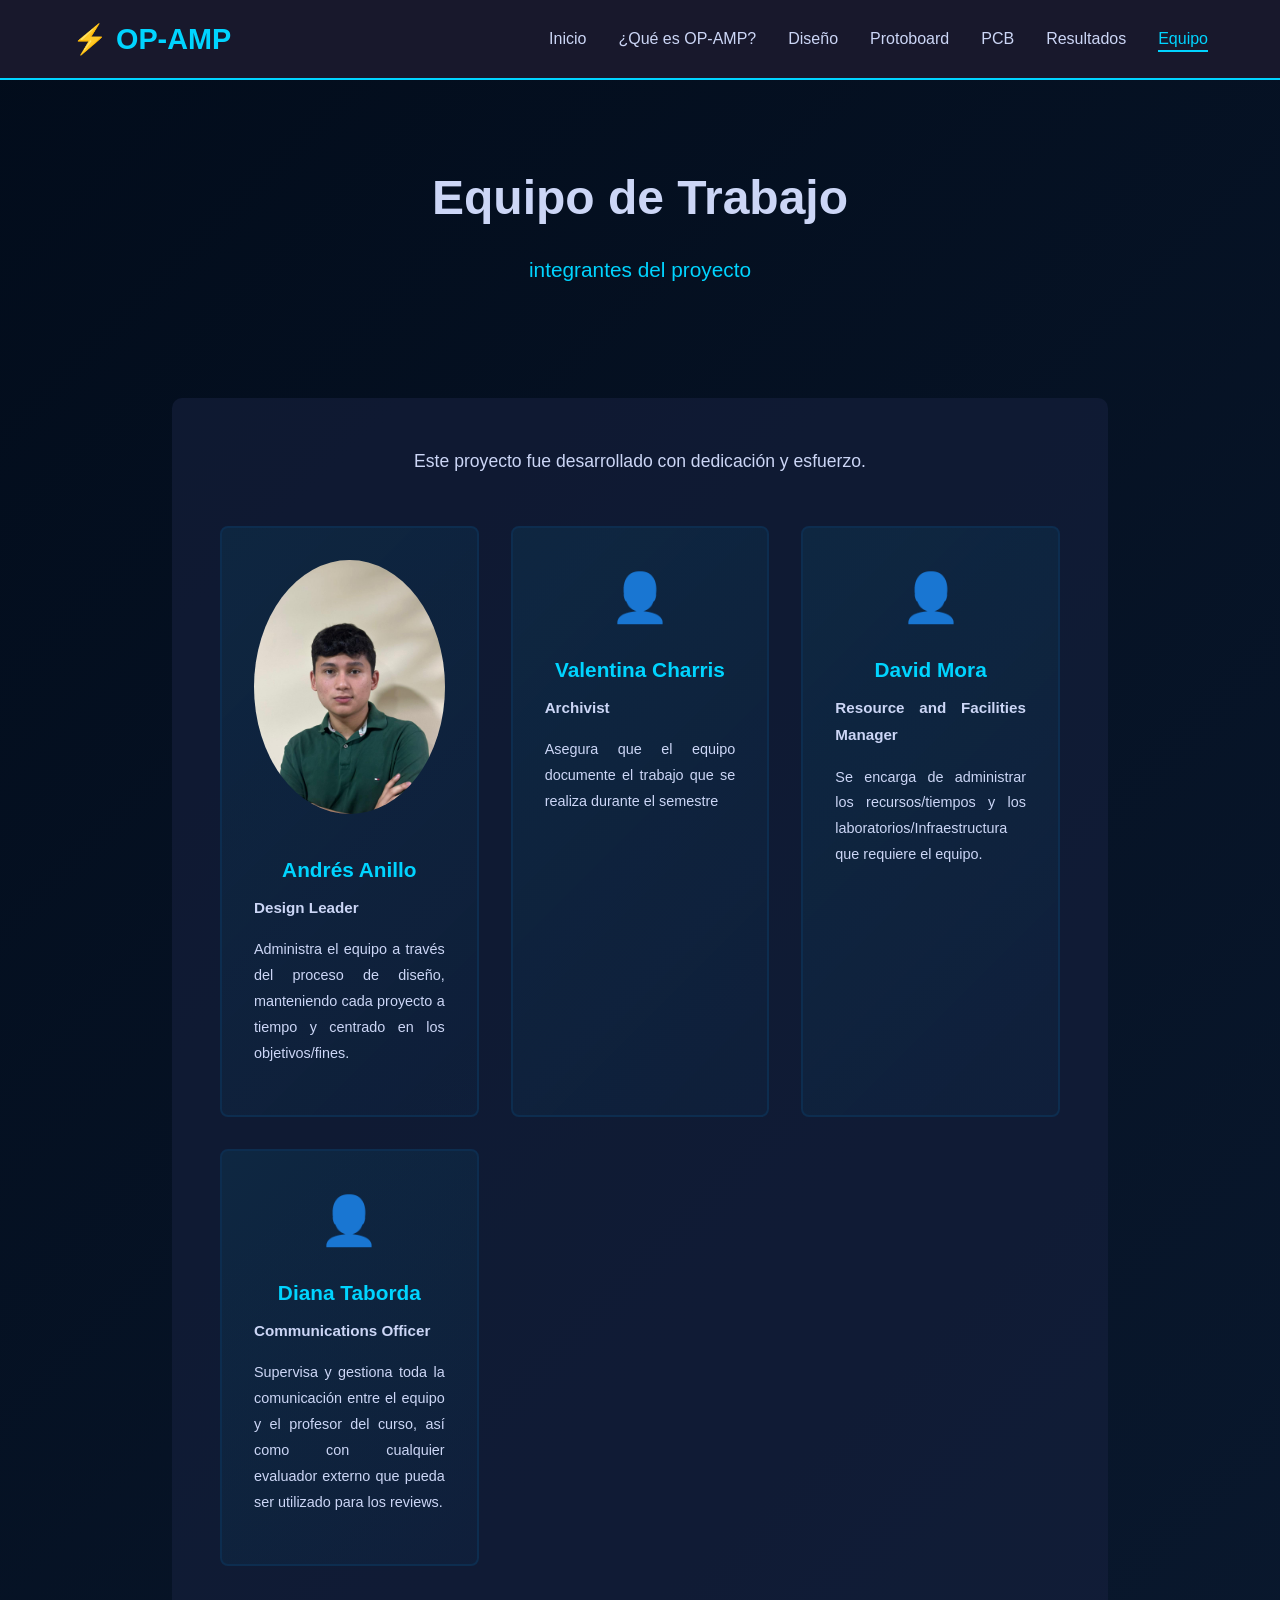
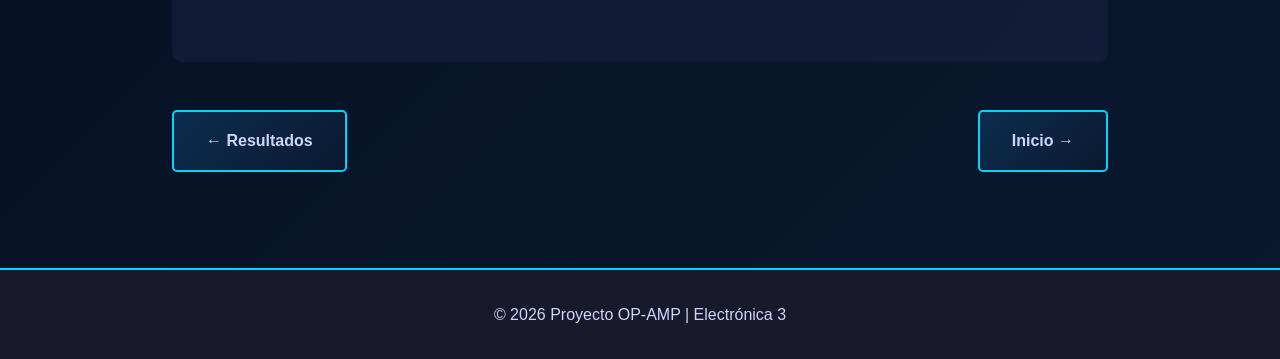
==== equipo.html @ cca3a787 "Update equipo.html" ====
<!DOCTYPE html>
<!--
  ╔══════════════════════════════════════════════════════════╗
  ║  ARCHIVO: equipo.html  →  Página "Equipo de Trabajo"    ║
  ╚══════════════════════════════════════════════════════════╝

  CÓMO EDITAR LOS INTEGRANTES:
  ─────────────────────────────────────────────────────────
  Cada <div class="team-card"> es una tarjeta de integrante.
  Cambia:
  • team-icon  → el emoji (👩‍💻 👨‍🔬 👩‍🎓 👨‍💼 etc.)
  • <h3>       → nombre del integrante
  • team-role  → su rol en el proyecto
  • team-description → descripción de sus contribuciones

  Para agregar un integrante: copia un team-card completo y pégalo.
  Para quitar uno: borra el team-card completo.
-->
<html lang="es">
<head>
  <meta charset="UTF-8">
  <meta name="viewport" content="width=device-width, initial-scale=1.0">
  <title>Equipo - Proyecto OP-AMP</title>
  <link rel="stylesheet" href="styles.css">
  <link rel="stylesheet" href="pages.css">
</head>
<body>

  <nav class="navbar">
    <div class="nav-container">
      <div class="nav-logo">⚡ OP-AMP</div>
      <ul class="nav-menu">
        <li><a href="index.html"        class="nav-link">Inicio</a></li>
        <li><a href="opamp.html"        class="nav-link">¿Qué es OP-AMP?</a></li>
        <li><a href="diseño.html"       class="nav-link">Diseño</a></li>
       
        <li><a href="protoboard.html"   class="nav-link">Protoboard</a></li>
        <li><a href="pcb.html"          class="nav-link">PCB</a></li>
        <li><a href="resultados.html"   class="nav-link">Resultados</a></li>
        <!-- active → página actual -->
        <li><a href="equipo.html"       class="nav-link active">Equipo</a></li>
      </ul>
    </div>
  </nav>

  <main class="page-container">

    <div class="page-header">
      <!-- ★ EDITAR: título y subtítulo -->
      <h1>Equipo de Trabajo</h1>
      <p class="page-subtitle">integrantes del proyecto</p>
    </div>

    <div class="page-content">
      <section>

        <!-- ★ EDITAR: texto introductorio del equipo -->
        <p style="text-align: center; font-size: 1.1rem; margin-bottom: 3rem;">
          Este proyecto fue desarrollado con dedicación y esfuerzo.
        </p>

        <!-- team-grid → grilla de tarjetas de integrantes -->
    <div class="team-grid">

          <!-- ══ INTEGRANTE 1 ══ -->
          <!-- ★ EDITAR toda la información de cada tarjeta -->
          <div class="team-card">
            <!-- team-icon → emoji que representa al integrante -->
            <!-- ★ EDITAR: cambia el emoji (👩‍💻 👨‍🔬 👩‍🎓 👨‍💼 🧑‍🔧 etc.) -->
            <div class="team-icon">
             <img src="images/andres.jpg" alt="Andrés Anillo" style="width: 100%; height: 100%; border-radius: 50%; object-fit: cover;">
            </div>

            <!-- ★ EDITAR: nombre completo del integrante -->
            <h3>Andrés Anillo</h3>

            <!-- ★ EDITAR: rol o cargo en el proyecto -->
            <p class="team-role">Design Leader</p>

            <!-- ★ EDITAR: descripción de sus contribuciones -->
            <p class="team-description">Administra el equipo a través del proceso de diseño,
manteniendo cada proyecto a tiempo y centrado en los objetivos/fines.</p>
          </div>

          <!-- ══ INTEGRANTE 2 ══ -->
          <div class="team-card">
            <div class="team-icon">👤</div>
            <h3>Valentina Charris</h3>
            <p class="team-role">Archivist</p>
            <p class="team-description">Asegura que el equipo documente el trabajo que se realiza
durante el semestre</p>
          </div>

          <!-- ══ INTEGRANTE 3 ══ -->
          <div class="team-card">
            <div class="team-icon">👤</div>
            <h3>David Mora</h3>
            <p class="team-role">Resource and Facilities Manager</p>
            <p class="team-description">Se encarga de administrar los recursos/tiempos y los laboratorios/Infraestructura que
requiere el equipo.</p>
          </div>

          <!-- ══ INTEGRANTE 4 ══ -->
          <div class="team-card">
            <div class="team-icon">👤</div>
            <h3>Diana Taborda</h3>
            <p class="team-role">Communications Officer</p>
            <p class="team-description">Supervisa y gestiona toda la comunicación entre el equipo y el profesor del curso, así
como con cualquier evaluador externo que pueda ser utilizado para los reviews.</p>
          </div>

          <!-- Para agregar más integrantes, copia el bloque de arriba aquí ↑ -->

        </div>
        <!-- FIN team-grid -->

      </section>
    </div>

    <div class="page-nav">
      <a href="resultados.html" class="nav-btn">← Resultados</a>
      <a href="index.html"      class="nav-btn next">Inicio →</a>
    </div>

  </main>

  <footer class="footer">
    <div class="container">
      <p>&copy; 2026 Proyecto OP-AMP | Electrónica 3</p>
    </div>
  </footer>

  <script src="script.js"></script>
</body>
</html>
---- styles.css ----
/*
╔══════════════════════════════════════════════════════════════╗
║  ARCHIVO: styles.css  →  ESTILOS PRINCIPALES                ║
║  Controla colores, tamaños, fuentes y diseño de TODAS       ║
║  las páginas. Es el archivo más importante para cambiar      ║
║  la apariencia del sitio.                                   ║
╚══════════════════════════════════════════════════════════════╝

¿CÓMO FUNCIONA EL CSS?
────────────────────────────────────────────────────────────────
  .nombre-clase { propiedad: valor; }
  
  Ejemplo:
  .navbar { background: blue; }  →  pone fondo azul a la barra

¿CÓMO EDITAR COLORES?
────────────────────────────────────────────────────────────────
  Los colores se escriben así:
  • Por nombre:  red, blue, white, black, green
  • En HEX:      #FF0000 (rojo), #00FF00 (verde), #0000FF (azul)
  • En RGB:      rgb(255, 0, 0)
  
  La sección más importante está abajo: las VARIABLES DE COLOR
  (están dentro de :root { ... })
  Cambia solo esos valores para cambiar toda la paleta del sitio.
*/

/* ─────────────────────────────────────────────────────────────
   RESET: borra los márgenes y rellenos por defecto del navegador
   No necesitas tocar esto
   ───────────────────────────────────────────────────────────── */
* {
    margin: 0;
    padding: 0;
    box-sizing: border-box;  /* hace que los tamaños sean más predecibles */
}


/* ─────────────────────────────────────────────────────────────
   ★★★ VARIABLES DE COLOR (aquí cambias toda la paleta) ★★★
   
   :root es como un diccionario de colores.
   Define el color una vez y lo usa en todo el sitio.
   
   ¿CÓMO CAMBIAR LOS COLORES?
   Solo cambia el valor (el código hexadecimal) de cada variable.
   Por ejemplo: --highlight: #00d4ff;  →  --highlight: #ff6600;
   Y automáticamente cambia en toda la página.
   ───────────────────────────────────────────────────────────── */
:root {
    --primary:    #020c1b;  /* ★ Color de fondo más oscuro (esquina superior izq) */
    --secondary:  #0a192f;  /* ★ Color de fondo secundario (esquina inferior der) */
    --accent:     #0d2d4f;  /* ★ Color de fondo de tarjetas y cajas */
    --highlight:  #00d4ff;  /* ★ Color principal de acento (cyan/azul brillante).
                                  Úsalo para cambiar el color de botones, bordes,
                                  títulos de tarjetas, subrayados activos, etc. */
    --light:      #f0f8ff;  /* Color claro (poco usado actualmente) */
    --text-dark:  #0a192f;  /* Color de texto en fondos claros */
    --text-light: #ccd6f6;  /* ★ Color del texto principal (sobre fondo oscuro) */
    --border:     #1e3a5f;  /* Color de bordes sutiles */
}


/* ─────────────────────────────────────────────────────────────
   SCROLL SUAVE: al hacer clic en un enlace, la página
   se desplaza suavemente en vez de saltar
   ───────────────────────────────────────────────────────────── */
html {
    scroll-behavior: smooth;
}


/* ─────────────────────────────────────────────────────────────
   CUERPO DE LA PÁGINA (fondo general)
   ───────────────────────────────────────────────────────────── */
body {
    /* ★ EDITAR: fuente del texto. Puedes cambiar 'Segoe UI' por otra fuente */
    font-family: 'Segoe UI', Tahoma, Geneva, Verdana, sans-serif;

    /* Fondo degradado diagonal de --primary a --secondary */
    /* ★ EDITAR: cambia 135deg para cambiar la dirección del degradado */
    background: linear-gradient(135deg, var(--primary) 0%, var(--secondary) 100%);

    color: var(--text-light);  /* color del texto general */
    line-height: 1.6;          /* espaciado entre líneas (1.6 = cómodo para leer) */
    min-height: 100vh;         /* la página ocupa al menos toda la pantalla */
}


/* ═══════════════════════════════════════════════════════════
   BARRA DE NAVEGACIÓN (menú superior)
   ═══════════════════════════════════════════════════════════ */

.navbar {
    /* ★ EDITAR: color de fondo de la barra (rgba = color con transparencia) */
    /* rgba(26, 26, 46, 0.95)  →  el 0.95 es 95% opaco */
    background: rgba(26, 26, 46, 0.95);
    
    backdrop-filter: blur(10px); /* efecto vidrio esmerilado (borroso) */
    padding: 1rem 0;             /* espaciado arriba y abajo */
    position: sticky;            /* se queda fija arriba al hacer scroll */
    top: 0;                      /* pegada al tope de la pantalla */
    z-index: 1000;               /* encima de todo lo demás */

    /* ★ EDITAR: cambia --highlight por otro color si quieres otra línea inferior */
    border-bottom: 2px solid var(--highlight);
}

.nav-container {
    max-width: 1200px;    /* ancho máximo del contenido */
    margin: 0 auto;       /* centrado horizontalmente */
    padding: 0 2rem;      /* espacio a los lados */
    display: flex;        /* los elementos van en fila */
    justify-content: space-between;  /* logo a la izq, menú a la der */
    align-items: center;  /* centrados verticalmente */
}

.nav-logo {
    /* ★ EDITAR: tamaño y color del logo/nombre a la izquierda */
    font-size: 1.8rem;
    font-weight: 700;     /* negrita */
    color: var(--highlight);
}

.nav-menu {
    display: flex;        /* los ítems del menú van en fila */
    list-style: none;     /* quita los puntos de lista */
    gap: 2rem;            /* espacio entre cada ítem */
    flex-wrap: wrap;      /* si no caben, pasan a la siguiente línea */
}

.nav-link {
    color: var(--text-light);
    text-decoration: none;  /* quita el subrayado de los enlaces */
    font-weight: 500;
    position: relative;     /* necesario para el subrayado animado */
    transition: color 0.3s ease;  /* el color cambia suavemente al pasar el mouse */
}

/* Línea subrayada animada debajo de cada enlace */
.nav-link::after {
    content: '';          /* elemento vacío (es solo visual) */
    position: absolute;
    bottom: -5px;
    left: 0;
    width: 0;             /* empieza con ancho 0 (invisible) */
    height: 2px;
    background: var(--highlight);
    transition: width 0.3s ease;  /* se anima el ancho */
}

/* Al pasar el mouse O si es el enlace activo → la línea aparece completa */
.nav-link:hover::after,
.nav-link.active::after {
    width: 100%;  /* la línea se expande al 100% */
}

/* Color del enlace al pasar el mouse o si está activo */
.nav-link:hover,
.nav-link.active {
    color: var(--highlight);
}

/* Botón ☰ hamburguesa (solo visible en celular) */
.hamburger {
    display: none;         /* oculto en pantallas grandes */
    flex-direction: column;
    cursor: pointer;
}

.hamburger span {
    width: 25px;
    height: 3px;
    background: var(--highlight);
    margin: 5px 0;
    transition: 0.3s;
}


/* ═══════════════════════════════════════════════════════════
   SECCIÓN HERO (portada grande con título e imagen)
   ═══════════════════════════════════════════════════════════ */

.hero {
    max-width: 1200px;
    margin: 0 auto;
    /* ★ EDITAR: padding = espacio interno (arriba/abajo  izq/der) */
    padding: 4rem 2rem;
    display: grid;
    grid-template-columns: 1fr 1fr;  /* dos columnas iguales */
    gap: 3rem;              /* espacio entre las dos columnas */
    align-items: center;    /* centradas verticalmente */
}

.hero-content h1 {
    /* ★ EDITAR: tamaño del título principal */
    font-size: 3.5rem;
    color: var(--text-light);
    margin-bottom: 1rem;
    line-height: 1.2;  /* separación entre líneas del título */
}

.hero-subtitle {
    /* ★ EDITAR: tamaño y color del subtítulo */
    font-size: 1.3rem;
    color: var(--highlight);
    margin-bottom: 2rem;
}

.hero-buttons {
    display: flex;
    gap: 1rem;
    flex-wrap: wrap;
}


/* ─────────────────────────────────────────────────────────────
   BOTONES (btn = botón base, btn-primary = sólido, btn-outline = borde)
   ───────────────────────────────────────────────────────────── */
.btn {
    padding: 0.8rem 2rem;   /* ★ EDITAR: tamaño del botón (alto izq/der) */
    border-radius: 5px;      /* esquinas redondeadas */
    text-decoration: none;   /* quita subrayado */
    font-weight: 600;
    transition: all 0.3s ease;
    display: inline-block;
    border: none;
    cursor: pointer;
}

/* Botón sólido (fondo cyan) */
.btn-primary {
    background: var(--highlight);  /* ★ fondo del botón principal */
    color: white;                  /* ★ texto del botón principal */
}

.btn-primary:hover {
    transform: translateY(-3px);   /* se mueve 3px hacia arriba al pasar el mouse */
    box-shadow: 0 10px 25px rgba(0, 212, 255, 0.35);  /* sombra cyan */
}

/* Botón con borde (sin fondo) */
.btn-outline {
    border: 2px solid var(--highlight);
    color: var(--highlight);
    background: transparent;
}

.btn-outline:hover {
    background: var(--highlight);  /* al pasar el mouse se rellena */
    color: white;
}


/* Caja placeholder (donde va la imagen en el hero) */
.placeholder-box {
    background: rgba(0, 212, 255, 0.07);  /* fondo muy sutil */
    border: 2px dashed var(--highlight);   /* borde punteado */
    padding: 4rem;
    border-radius: 10px;
    text-align: center;
    color: var(--text-light);
    height: 300px;          /* ★ EDITAR: alto de la caja de imagen */
    display: flex;
    align-items: center;
    justify-content: center;
}


/* ═══════════════════════════════════════════════════════════
   SECCIÓN OVERVIEW (fondo de las tarjetas del menú)
   ═══════════════════════════════════════════════════════════ */

.overview {
    /* Fondo semitransparente (el 0.5 es 50% opaco) */
    background: rgba(22, 33, 62, 0.5);
    padding: 4rem 2rem;  /* ★ EDITAR: espacio interno */
    margin: 3rem 0;      /* espacio exterior arriba y abajo */
}

.container {
    max-width: 1200px;
    margin: 0 auto;
}

.section-title {
    /* ★ EDITAR: tamaño del título de sección */
    font-size: 2.5rem;
    text-align: center;
    margin-bottom: 3rem;
    color: var(--text-light);
}

/* Grilla de tarjetas (se adapta automáticamente al ancho) */
.cards-grid {
    display: grid;
    /* auto-fit = cuantas quepan; minmax(280px, 1fr) = mínimo 280px cada una */
    grid-template-columns: repeat(auto-fit, minmax(280px, 1fr));
    gap: 2rem;  /* ★ EDITAR: espacio entre tarjetas */
}

/* Tarjeta individual */
.card {
    background: linear-gradient(135deg, rgba(15, 52, 96, 0.7), rgba(22, 33, 62, 0.7));
    border: 2px solid var(--accent);
    padding: 2rem;
    border-radius: 8px;          /* esquinas redondeadas */
    transition: all 0.3s ease;   /* animación suave al hover */
    text-decoration: none;
    color: inherit;
    display: flex;
    flex-direction: column;
}

/* Efecto al pasar el mouse sobre una tarjeta */
.card:hover {
    border-color: var(--highlight);
    transform: translateY(-10px);  /* sube 10px */
    box-shadow: 0 15px 35px rgba(0, 212, 255, 0.2);  /* sombra cyan */
}

.card-icon {
    font-size: 2.5rem;  /* ★ EDITAR: tamaño del emoji de la tarjeta */
    margin-bottom: 1rem;
}

.card h3 {
    color: var(--highlight);  /* ★ EDITAR: color del título de tarjeta */
    margin-bottom: 0.5rem;
}

.card p {
    color: var(--text-light);
    flex-grow: 1;  /* ocupa el espacio disponible */
}


/* ═══════════════════════════════════════════════════════════
   SECCIÓN INFO (texto + cajitas de estadísticas)
   ═══════════════════════════════════════════════════════════ */

.info {
    padding: 4rem 2rem;
}

.info-content {
    display: grid;
    grid-template-columns: 2fr 1fr;  /* texto más ancho que estadísticas */
    gap: 3rem;
    align-items: center;
}

.info-text h2 {
    font-size: 2.5rem;
    margin-bottom: 1.5rem;
    color: var(--text-light);
}

.info-text p {
    margin-bottom: 1rem;
    color: var(--text-light);
    text-align: justify;  /* texto justificado (como en un libro) */
}

.info-stats {
    display: flex;
    flex-direction: column;  /* las cajitas van una debajo de la otra */
    gap: 2rem;
}

/* Cajita de estadística (número + etiqueta) */
.stat-box {
    background: linear-gradient(135deg, var(--accent), var(--secondary));
    padding: 2rem;
    border-radius: 8px;
    border-left: 4px solid var(--highlight);  /* barra cyan a la izquierda */
    text-align: center;
}

.stat-number {
    font-size: 2.5rem;  /* ★ EDITAR: tamaño del número grande */
    font-weight: 700;
    color: var(--highlight);
}

.stat-label {
    color: var(--text-light);
    margin-top: 0.5rem;
}


/* ═══════════════════════════════════════════════════════════
   FOOTER (pie de página)
   ═══════════════════════════════════════════════════════════ */

.footer {
    background: rgba(26, 26, 46, 0.95);
    border-top: 2px solid var(--highlight);  /* línea cyan arriba */
    padding: 2rem;
    text-align: center;
    color: var(--text-light);
    margin-top: 4rem;
}

.footer-subtitle {
    font-size: 0.9rem;
    color: var(--highlight);
    margin-top: 0.5rem;
}


/* ═══════════════════════════════════════════════════════════
   RESPONSIVE (cómo se ve en celulares y pantallas pequeñas)
   
   @media (max-width: 768px) significa:
   "aplicar estos estilos SOLO cuando la pantalla tenga 768px o menos"
   ═══════════════════════════════════════════════════════════ */
@media (max-width: 768px) {

    /* El hero pasa de 2 columnas a 1 columna */
    .hero {
        grid-template-columns: 1fr;
        padding: 2rem;
    }

    /* El título se hace más pequeño */
    .hero-content h1 {
        font-size: 2.2rem;  /* ★ EDITAR: tamaño del h1 en celular */
    }

    /* El menú de navegación se reduce */
    .nav-menu {
        gap: 1rem;
        font-size: 0.9rem;
    }

    /* Las tarjetas pasan a una sola columna */
    .cards-grid {
        grid-template-columns: 1fr;
    }

    /* La sección info pasa a una sola columna */
    .info-content {
        grid-template-columns: 1fr;
    }

    /* El botón hamburguesa aparece en celular */
    .hamburger {
        display: flex;
    }

    /* El menú de navegación se oculta (el JS lo muestra al clic) */
    .nav-menu {
        display: none;
    }

    .section-title {
        font-size: 2rem;
    }
}
---- pages.css ----
/*
╔══════════════════════════════════════════════════════════════╗
║  ARCHIVO: pages.css  →  ESTILOS DE PÁGINAS INTERNAS        ║
║  Este archivo aplica a todas las páginas excepto index.html ║
║  (opamp, diseño, simulaciones, protoboard, pcb,             ║
║   resultados, equipo)                                       ║
╚══════════════════════════════════════════════════════════════╝

IMPORTANTE: Este archivo se usa JUNTO con styles.css.
Los colores vienen de las variables definidas en styles.css (:root).
Si quieres cambiar colores, hazlo en styles.css.
*/


/* ─────────────────────────────────────────────────────────────
   CONTENEDOR PRINCIPAL de cada página interna
   Limita el ancho del contenido y lo centra
   ───────────────────────────────────────────────────────────── */
.page-container {
    max-width: 1000px;  /* ★ EDITAR: ancho máximo del contenido de la página */
    margin: 0 auto;     /* centrado horizontal */
    padding: 2rem;      /* espacio alrededor del contenido */
}


/* ─────────────────────────────────────────────────────────────
   ENCABEZADO de cada página (título grande + subtítulo)
   ───────────────────────────────────────────────────────────── */
.page-header {
    text-align: center;
    margin-bottom: 4rem;
    padding: 3rem 0;
}

.page-header h1 {
    /* ★ EDITAR: tamaño del título de cada página interna */
    font-size: 3rem;
    color: var(--text-light);
    margin-bottom: 1rem;
}

/* Subtítulo en cyan debajo del título */
.page-subtitle {
    font-size: 1.3rem;
    color: var(--highlight);
}


/* ─────────────────────────────────────────────────────────────
   CAJA DE CONTENIDO (el recuadro gris azulado con el texto)
   ───────────────────────────────────────────────────────────── */
.page-content {
    /* Fondo semitransparente (0.6 = 60% opaco) */
    background: rgba(22, 33, 62, 0.6);
    border-radius: 10px;   /* esquinas redondeadas */
    padding: 3rem;         /* ★ EDITAR: espacio interno del recuadro */
    margin-bottom: 3rem;
}

.page-content section {
    margin-bottom: 3rem;  /* espacio entre secciones */
}

/* Título de sección H2 (con línea inferior cyan) */
.page-content h2 {
    font-size: 2rem;
    color: var(--text-light);
    margin-bottom: 1.5rem;
    padding-bottom: 1rem;
    border-bottom: 2px solid var(--highlight);  /* ★ línea decorativa abajo */
}

/* Subtítulo H3 (en cyan) */
.page-content h3 {
    font-size: 1.3rem;
    color: var(--highlight);  /* ★ EDITAR: color de los h3 */
    margin: 1.5rem 0 1rem 0;
}

/* Subtítulo H4 */
.page-content h4 {
    font-size: 1.1rem;
    color: var(--text-light);
    margin: 1rem 0 0.5rem 0;
}

/* Párrafos de texto */
.page-content p {
    color: var(--text-light);
    margin-bottom: 1rem;
    line-height: 1.8;     /* espaciado entre líneas */
    text-align: justify;  /* texto justificado */
}


/* ─────────────────────────────────────────────────────────────
   LISTAS con flecha ▸ (en vez de puntos normales)
   ───────────────────────────────────────────────────────────── */
.list-items {
    list-style: none;   /* quita los puntos/números predeterminados */
    margin: 1.5rem 0;
}

.list-items li {
    padding: 0.8rem 0;
    padding-left: 2rem;  /* espacio para la flecha ▸ */
    color: var(--text-light);
    position: relative;
}

/* La flecha ▸ antes de cada ítem de lista */
.list-items li::before {
    content: '▸';        /* ★ EDITAR: cambia el carácter por otro símbolo */
    position: absolute;
    left: 0;
    color: var(--highlight);  /* ★ color de la flecha */
    font-weight: bold;
}


/* ─────────────────────────────────────────────────────────────
   TARJETA DE BLOQUE (block-card)
   Caja con borde izquierdo cyan, para resaltar información
   Aparece en opamp.html y diseño.html
   ───────────────────────────────────────────────────────────── */
.block-card {
    background: linear-gradient(135deg, rgba(0, 212, 255, 0.07), rgba(13, 45, 79, 0.2));
    border-left: 4px solid var(--highlight);  /* ★ barra cyan a la izquierda */
    padding: 1.5rem;
    margin: 2rem 0;
    border-radius: 5px;
}

.block-card h3 {
    margin-top: 0;
}


/* ─────────────────────────────────────────────────────────────
   SECCIÓN RESALTADA (highlight-section)
   Caja de fondo cyan para información muy importante
   ───────────────────────────────────────────────────────────── */
.highlight-section {
    /* Degradado de cyan oscuro a cyan brillante */
    background: linear-gradient(135deg, #0099bb, rgba(0, 212, 255, 0.85));
    padding: 2rem;
    border-radius: 8px;
    margin: 2rem 0;
    color: white;
}

.highlight-section h4 {
    color: white;
    margin-top: 0;
}

.highlight-section p {
    color: rgba(255, 255, 255, 0.95);  /* blanco casi puro */
}


/* ─────────────────────────────────────────────────────────────
   PLACEHOLDER DE IMAGEN (imagen-placeholder)
   Caja punteada que muestra dónde irá una imagen
   ★ CÓMO REEMPLAZARLA CON UNA IMAGEN REAL:
   
   En el HTML, busca el div con class="image-placeholder" y reemplaza
   todo el div por:
   <img src="fotos/tu-imagen.jpg" alt="descripción" style="width:100%; border-radius:8px;">
   ───────────────────────────────────────────────────────────── */
.image-placeholder {
    background: rgba(0, 212, 255, 0.07);
    border: 2px dashed var(--highlight);  /* borde punteado */
    padding: 3rem;
    border-radius: 8px;
    text-align: center;
    color: var(--text-light);
    margin: 2rem 0;
    min-height: 200px;   /* ★ EDITAR: alto mínimo del placeholder */
    display: flex;
    align-items: center;
    justify-content: center;
}


/* ─────────────────────────────────────────────────────────────
   TABLA DE DATOS
   ───────────────────────────────────────────────────────────── */
.table-responsive {
    overflow-x: auto;  /* scroll horizontal en pantallas pequeñas */
    margin: 2rem 0;
}

table {
    width: 100%;
    border-collapse: collapse;
    background: rgba(22, 33, 62, 0.5);
    border-radius: 5px;
    overflow: hidden;
}

/* Encabezado de tabla (fila de títulos) */
th {
    background: var(--highlight);  /* ★ fondo de los encabezados */
    color: white;
    padding: 1rem;
    text-align: left;
    font-weight: 600;
}

/* Celdas de datos */
td {
    padding: 1rem;
    border-bottom: 1px solid var(--accent);
    color: var(--text-light);
}

/* Color de fila al pasar el mouse */
tr:hover {
    background: rgba(0, 212, 255, 0.05);
}


/* ─────────────────────────────────────────────────────────────
   BOTONES DE NAVEGACIÓN ENTRE PÁGINAS (← anterior | siguiente →)
   ───────────────────────────────────────────────────────────── */
.page-nav {
    display: flex;
    justify-content: space-between;  /* uno a la izq, otro a la der */
    gap: 2rem;
    margin-top: 3rem;
}

.nav-btn {
    padding: 1rem 2rem;
    background: linear-gradient(135deg, var(--accent), var(--secondary));
    color: var(--text-light);
    text-decoration: none;
    border-radius: 5px;
    transition: all 0.3s ease;
    border: 2px solid var(--highlight);
    font-weight: 600;
}

.nav-btn:hover {
    background: var(--highlight);   /* fondo cyan al pasar el mouse */
    transform: translateY(-3px);    /* sube levemente */
    box-shadow: 0 10px 25px rgba(0, 212, 255, 0.3);
}

/* Clase extra para empujar el botón "siguiente" a la derecha */
.nav-btn.next {
    margin-left: auto;
}


/* ─────────────────────────────────────────────────────────────
   GRILLA DE IMÁGENES (para mostrar varias fotos en fila)
   Usada en simulaciones.html, protoboard.html, pcb.html, resultados.html
   ───────────────────────────────────────────────────────────── */
.images-grid {
    display: grid;
    /* auto-fit = cuantas quepan; mínimo 300px cada una */
    grid-template-columns: repeat(auto-fit, minmax(300px, 1fr));
    gap: 2rem;
    margin: 2rem 0;
}

/* Caja individual de imagen */
.image-box {
    background: rgba(0, 212, 255, 0.07);
    border: 2px dashed var(--highlight);  /* borde punteado */
    padding: 3rem;
    border-radius: 8px;
    text-align: center;
    color: var(--text-light);
    min-height: 250px;   /* ★ EDITAR: alto mínimo de cada caja de imagen */
    display: flex;
    align-items: center;
    justify-content: center;
    flex-direction: column;
}

/* Texto del título debajo de cada imagen */
.image-box-title {
    color: var(--highlight);
    font-weight: 600;
    margin-top: 1rem;
}


/* ─────────────────────────────────────────────────────────────
   GRILLA DEL EQUIPO (tarjetas de los integrantes)
   Usada en equipo.html
   ───────────────────────────────────────────────────────────── */
.team-grid {
    display: grid;
    grid-template-columns: repeat(auto-fit, minmax(250px, 1fr));
    gap: 2rem;
    margin-top: 2rem;
}

/* Tarjeta de cada integrante */
.team-card {
    background: linear-gradient(135deg, rgba(0, 212, 255, 0.07), rgba(13, 45, 79, 0.2));
    border: 2px solid var(--accent);
    padding: 2rem;
    border-radius: 8px;
    text-align: center;
    transition: all 0.3s ease;
}

/* Efecto al pasar el mouse sobre una tarjeta de equipo */
.team-card:hover {
    border-color: var(--highlight);
    transform: translateY(-10px);  /* sube 10px */
    box-shadow: 0 15px 35px rgba(0, 212, 255, 0.2);
}

/* Emoji/ícono grande del integrante */
.team-icon {
    font-size: 3rem;  /* ★ EDITAR: tamaño del emoji del integrante */
    margin-bottom: 1rem;
}

.team-card h3 {
    color: var(--highlight);  /* nombre en cyan */
    margin: 0 0 0.5rem 0;
}

.team-role {
    color: var(--highlight);
    font-weight: 600;
    font-size: 0.95rem;
}

.team-description {
    color: var(--text-light);
    font-size: 0.9rem;
}


/* ═══════════════════════════════════════════════════════════
   RESPONSIVE para páginas internas (celulares)
   ═══════════════════════════════════════════════════════════ */
@media (max-width: 768px) {

    .page-container {
        padding: 1rem;
    }

    .page-content {
        padding: 1.5rem;  /* menos padding en celular */
    }

    .page-header h1 {
        font-size: 2rem;  /* título más pequeño en celular */
    }

    /* Los botones de nav pasan a una columna */
    .page-nav {
        flex-direction: column;
    }

    .nav-btn {
        width: 100%;
        text-align: center;
    }

    .nav-btn.next {
        margin-left: 0;
    }

    /* Las grillas pasan a una sola columna */
    .images-grid {
        grid-template-columns: 1fr;
    }

    .team-grid {
        grid-template-columns: 1fr;
    }
}
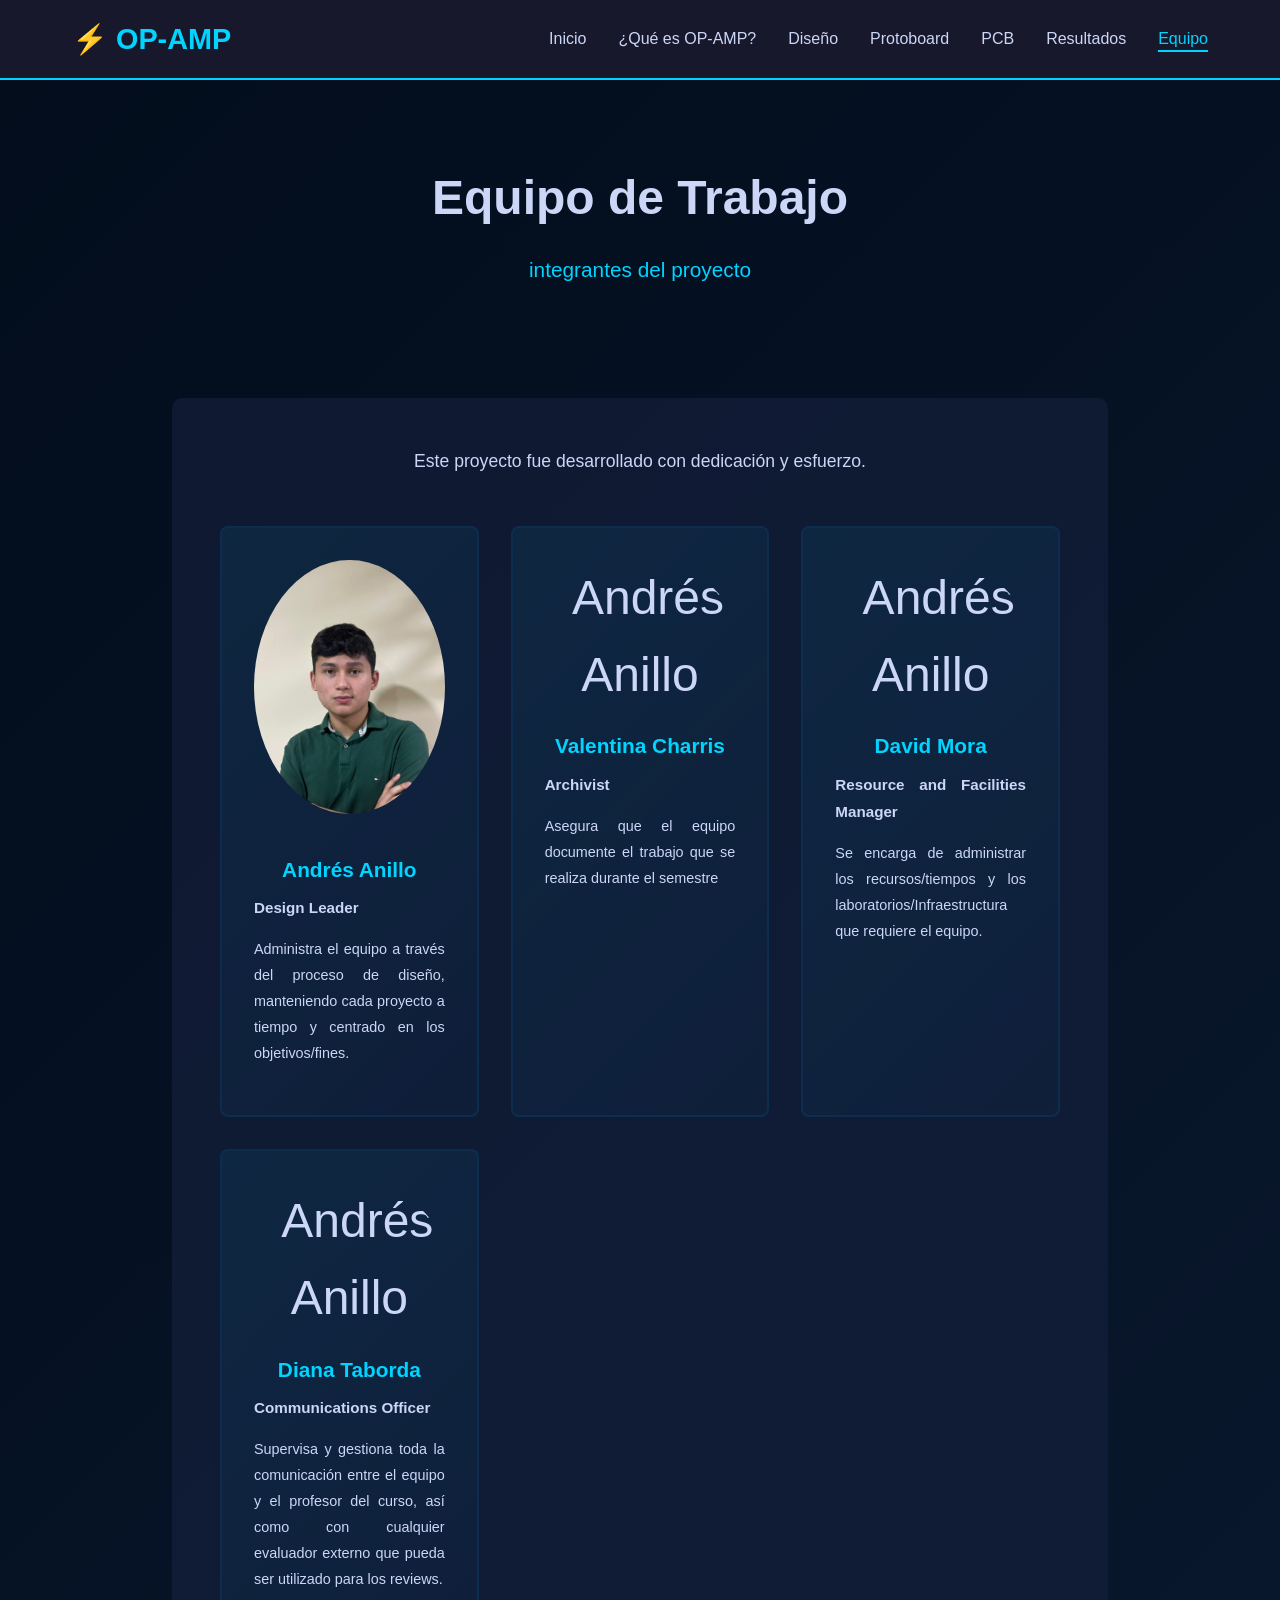
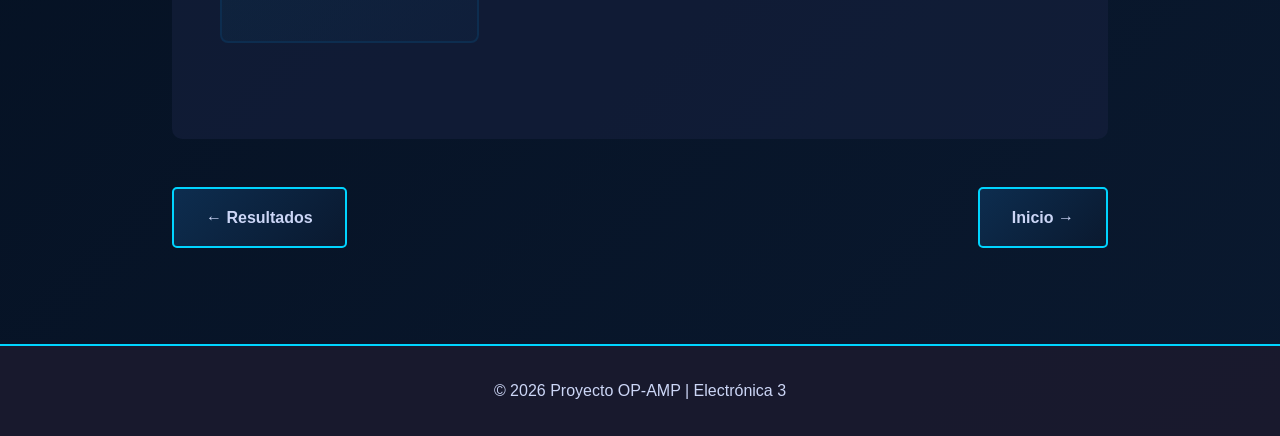
==== commit 4d7d97fa: "Update equipo.html" ====
--- a/equipo.html
+++ b/equipo.html
@@ -67,9 +67,9 @@
           <div class="team-card">
             <!-- team-icon → emoji que representa al integrante -->
             <!-- ★ EDITAR: cambia el emoji (👩‍💻 👨‍🔬 👩‍🎓 👨‍💼 🧑‍🔧 etc.) -->
-            <div class="team-icon">
-             <img src="images/andres.jpg" alt="Andrés Anillo" style="width: 100%; height: 100%; border-radius: 50%; object-fit: cover;">
-            </div>
+          <div class="team-icon">
+           <img src="images/andres.jpg" alt="Andrés Anillo" style="width: 100%; height: 100%; border-radius: 60%; object-fit: cover;">
+          </div>
 
             <!-- ★ EDITAR: nombre completo del integrante -->
             <h3>Andrés Anillo</h3>
@@ -84,7 +84,9 @@
 
           <!-- ══ INTEGRANTE 2 ══ -->
           <div class="team-card">
-            <div class="team-icon">👤</div>
+            <div class="team-icon">
+             <img src="images/val.jpg" alt="Andrés Anillo" style="width: 100%; height: 100%; border-radius: 60%; object-fit: cover;">
+            </div>
             <h3>Valentina Charris</h3>
             <p class="team-role">Archivist</p>
             <p class="team-description">Asegura que el equipo documente el trabajo que se realiza
@@ -93,7 +95,9 @@
 
           <!-- ══ INTEGRANTE 3 ══ -->
           <div class="team-card">
-            <div class="team-icon">👤</div>
+            <div class="team-icon">
+             <img src="images/david.jpg" alt="Andrés Anillo" style="width: 100%; height: 100%; border-radius: 60%; object-fit: cover;">
+            </div>
             <h3>David Mora</h3>
             <p class="team-role">Resource and Facilities Manager</p>
             <p class="team-description">Se encarga de administrar los recursos/tiempos y los laboratorios/Infraestructura que
@@ -102,7 +106,9 @@
 
           <!-- ══ INTEGRANTE 4 ══ -->
           <div class="team-card">
-            <div class="team-icon">👤</div>
+            <div class="team-icon">
+             <img src="images/diana.jpg" alt="Andrés Anillo" style="width: 100%; height: 100%; border-radius: 60%; object-fit: cover;">
+            </div>
             <h3>Diana Taborda</h3>
             <p class="team-role">Communications Officer</p>
             <p class="team-description">Supervisa y gestiona toda la comunicación entre el equipo y el profesor del curso, así
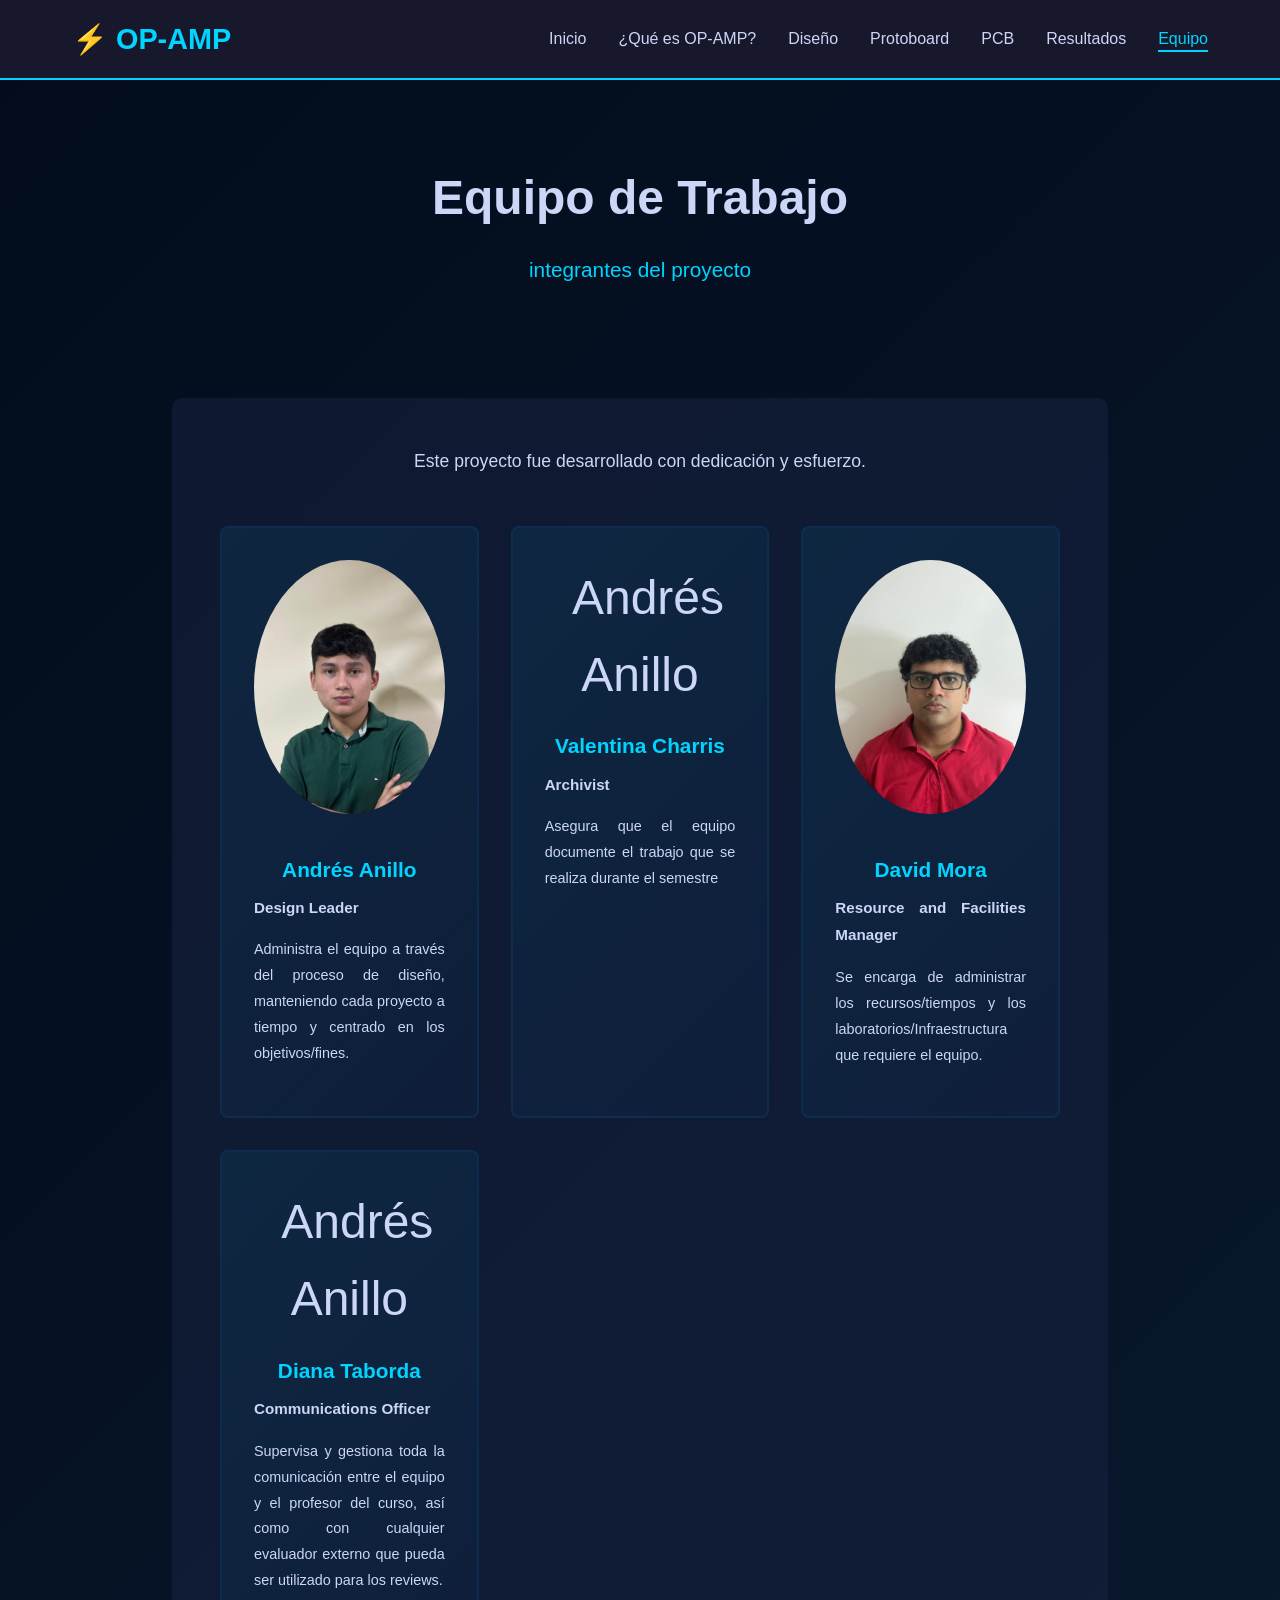
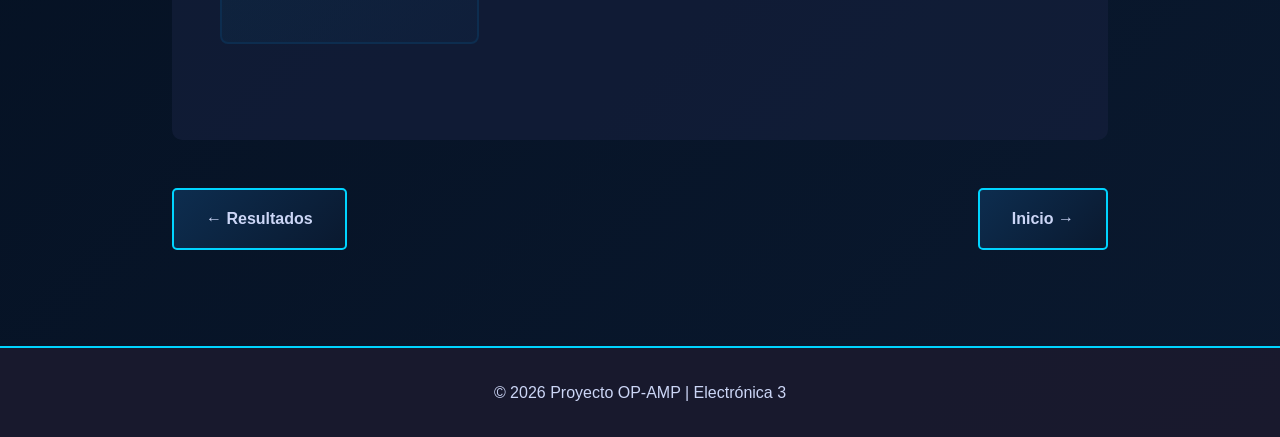
==== commit 749cdc5c: "Update equipo.html" ====
--- a/equipo.html
+++ b/equipo.html
@@ -96,7 +96,7 @@
           <!-- ══ INTEGRANTE 3 ══ -->
           <div class="team-card">
             <div class="team-icon">
-             <img src="images/david.jpg" alt="Andrés Anillo" style="width: 100%; height: 100%; border-radius: 60%; object-fit: cover;">
+             <img src="images/david.jpg" alt="david" style="width: 100%; height: 100%; border-radius: 60%; object-fit: cover;">
             </div>
             <h3>David Mora</h3>
             <p class="team-role">Resource and Facilities Manager</p>
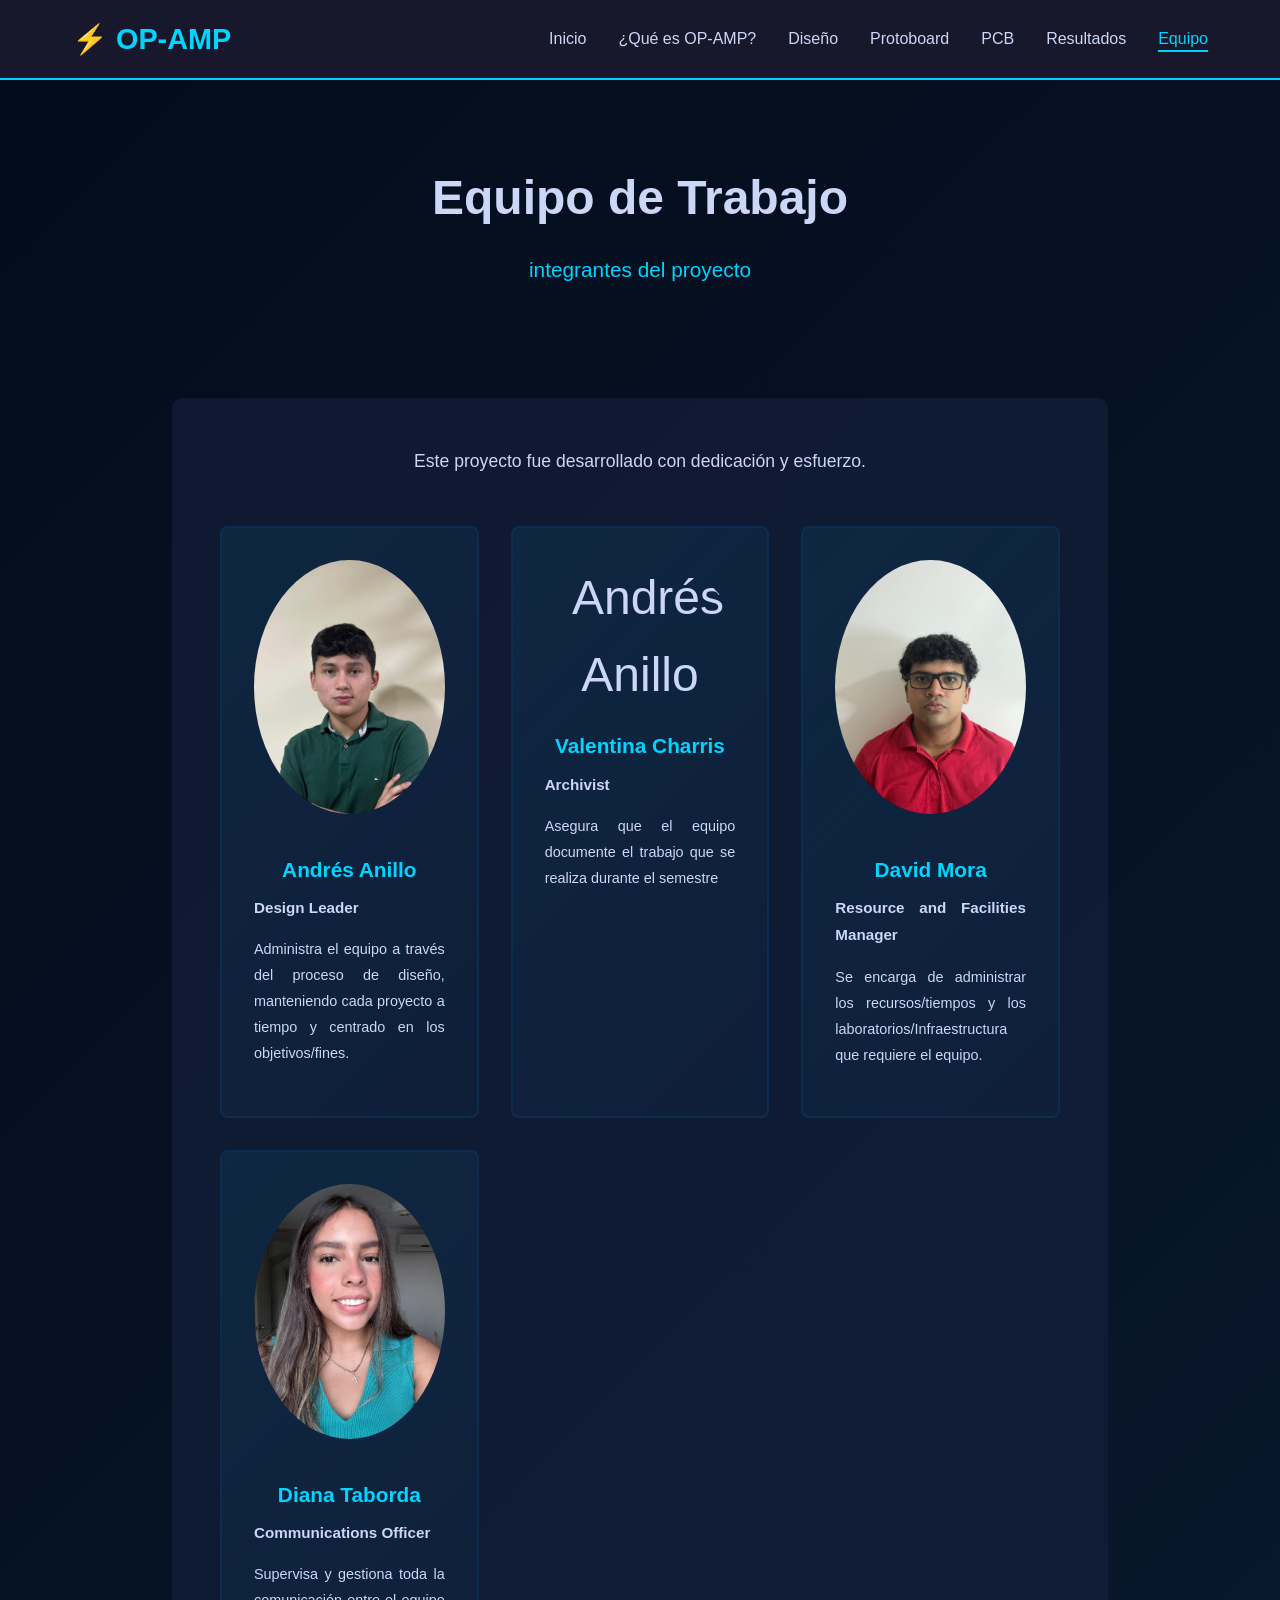
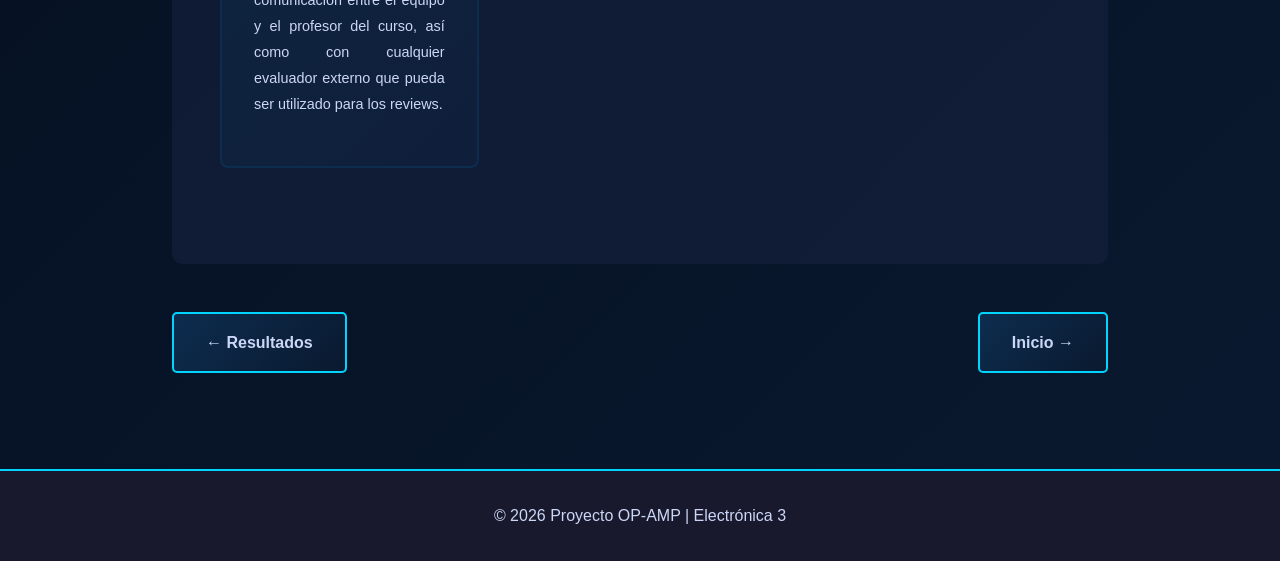
==== commit 2aabbfdd: "Update equipo.html" ====
--- a/equipo.html
+++ b/equipo.html
@@ -107,7 +107,7 @@
           <!-- ══ INTEGRANTE 4 ══ -->
           <div class="team-card">
             <div class="team-icon">
-             <img src="images/diana.jpg" alt="Andrés Anillo" style="width: 100%; height: 100%; border-radius: 60%; object-fit: cover;">
+             <img src="images/diana.jpg" alt="Diana Taborda" style="width: 100%; height: 100%; border-radius: 60%; object-fit: cover;">
             </div>
             <h3>Diana Taborda</h3>
             <p class="team-role">Communications Officer</p>
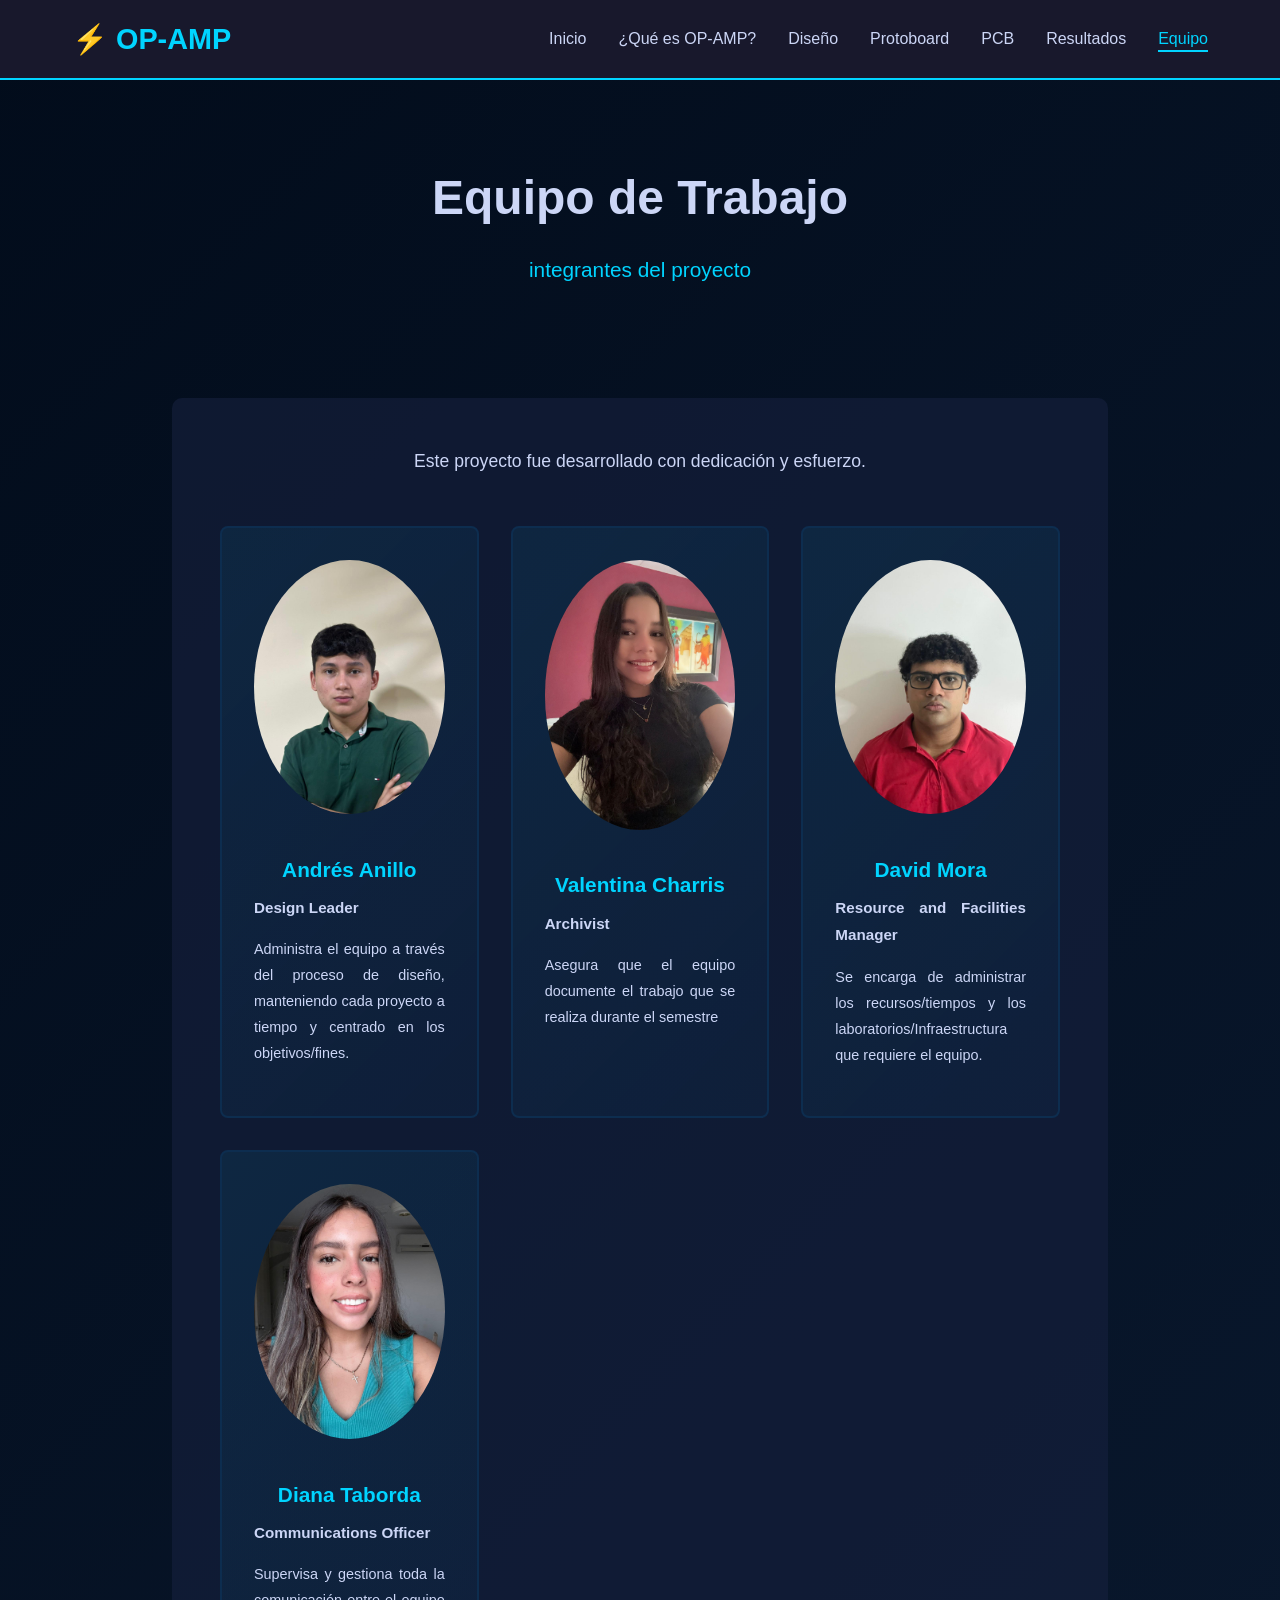
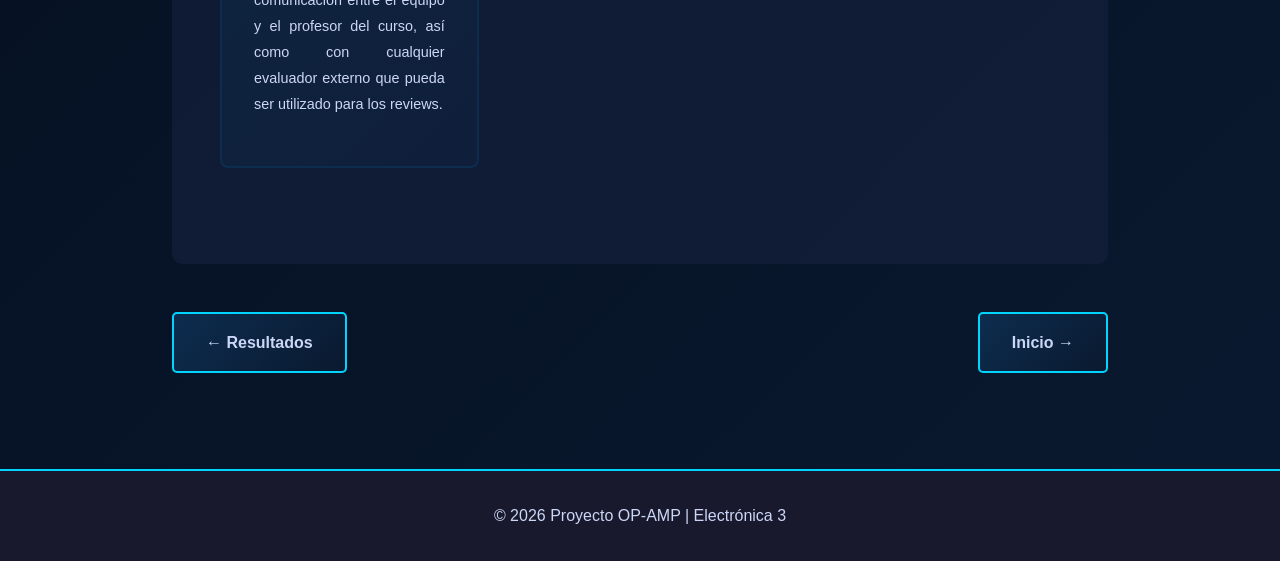
==== commit 5fa9656d: "Update equipo.html" ====
--- a/equipo.html
+++ b/equipo.html
@@ -85,7 +85,7 @@
           <!-- ══ INTEGRANTE 2 ══ -->
           <div class="team-card">
             <div class="team-icon">
-             <img src="images/val.jpg" alt="Andrés Anillo" style="width: 100%; height: 100%; border-radius: 60%; object-fit: cover;">
+             <img src="images/val.jpeg" alt="Andrés Anillo" style="width: 100%; height: 100%; border-radius: 60%; object-fit: cover;">
             </div>
             <h3>Valentina Charris</h3>
             <p class="team-role">Archivist</p>
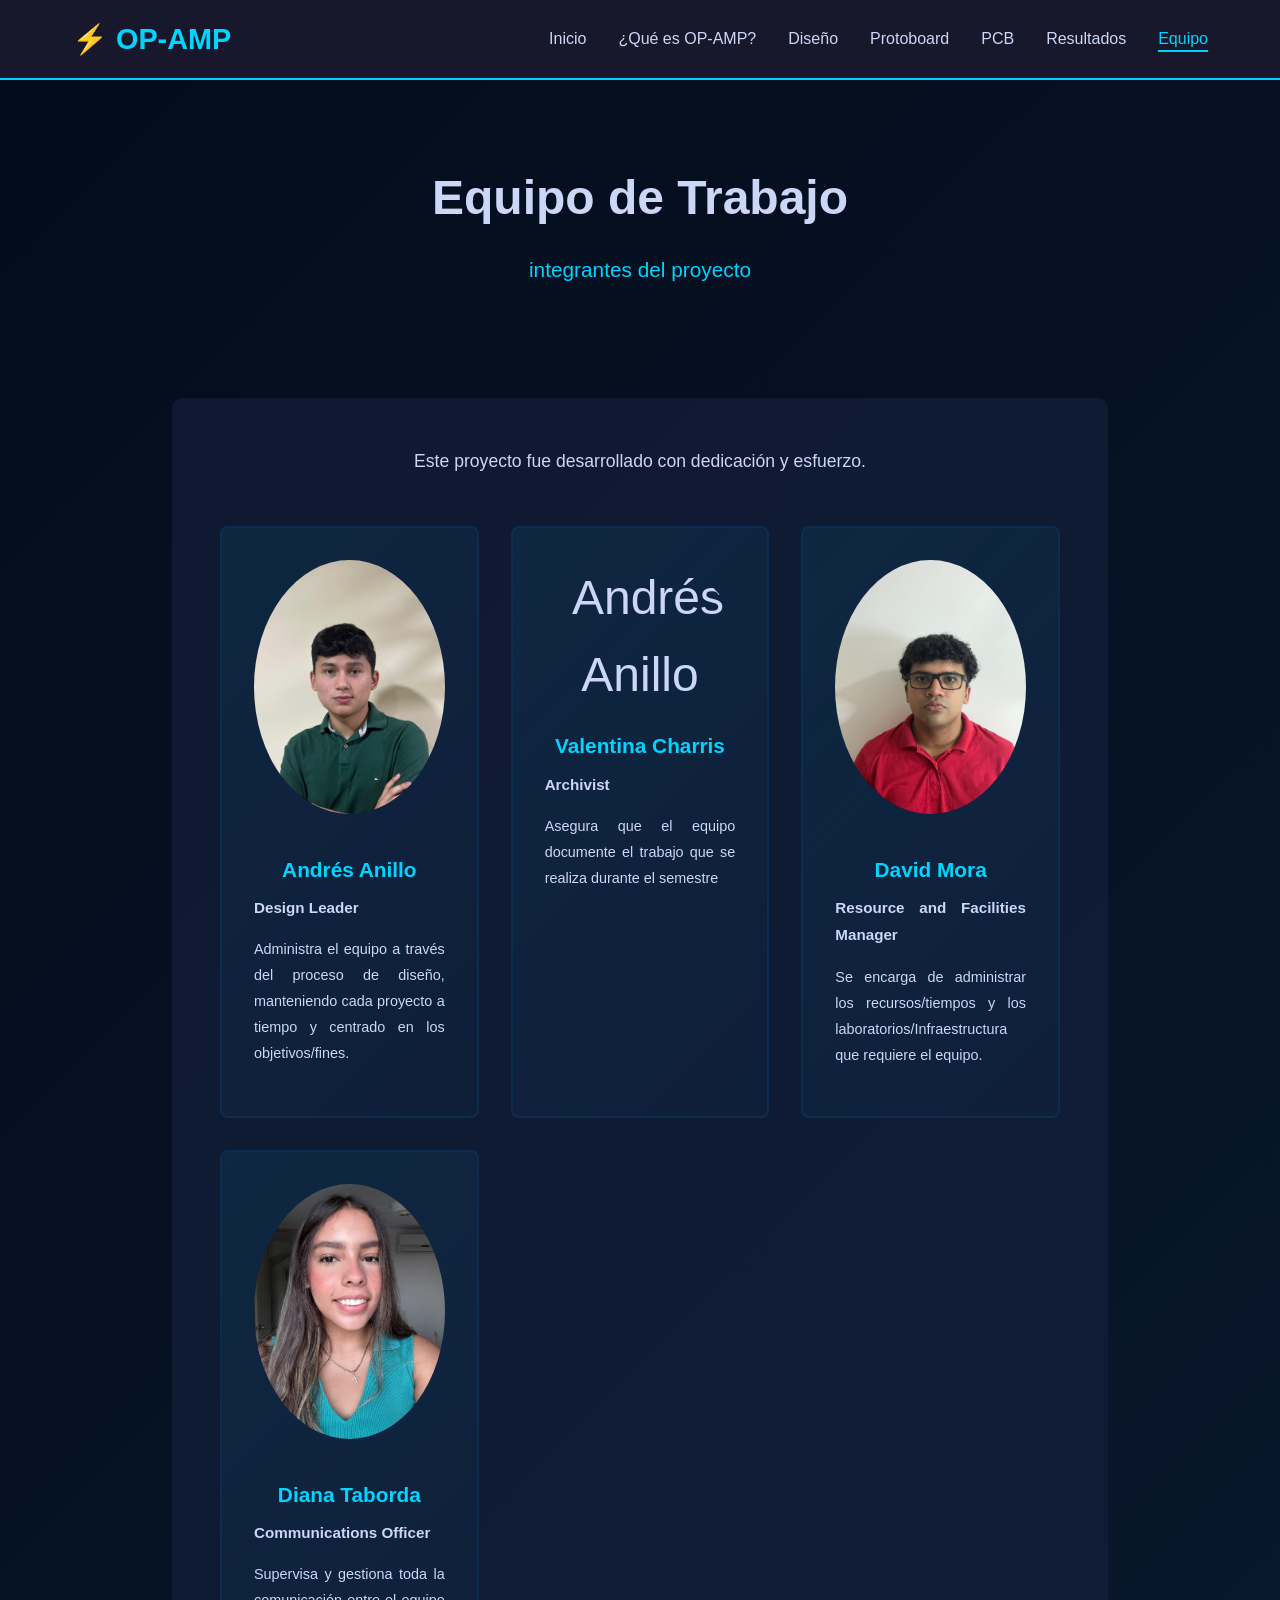
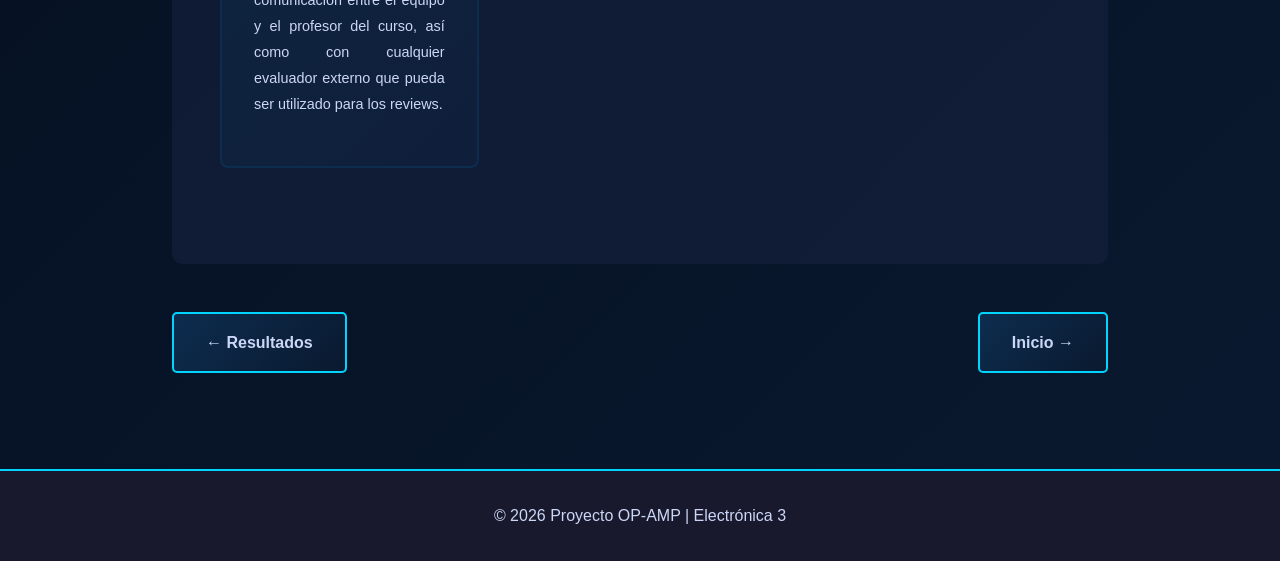
==== commit 52de5999: "Update equipo.html" ====
--- a/equipo.html
+++ b/equipo.html
@@ -85,7 +85,7 @@
           <!-- ══ INTEGRANTE 2 ══ -->
           <div class="team-card">
             <div class="team-icon">
-             <img src="images/val.jpeg" alt="Andrés Anillo" style="width: 100%; height: 100%; border-radius: 60%; object-fit: cover;">
+             <img src="images/val.jpg" alt="Andrés Anillo" style="width: 100%; height: 100%; border-radius: 60%; object-fit: cover;">
             </div>
             <h3>Valentina Charris</h3>
             <p class="team-role">Archivist</p>
